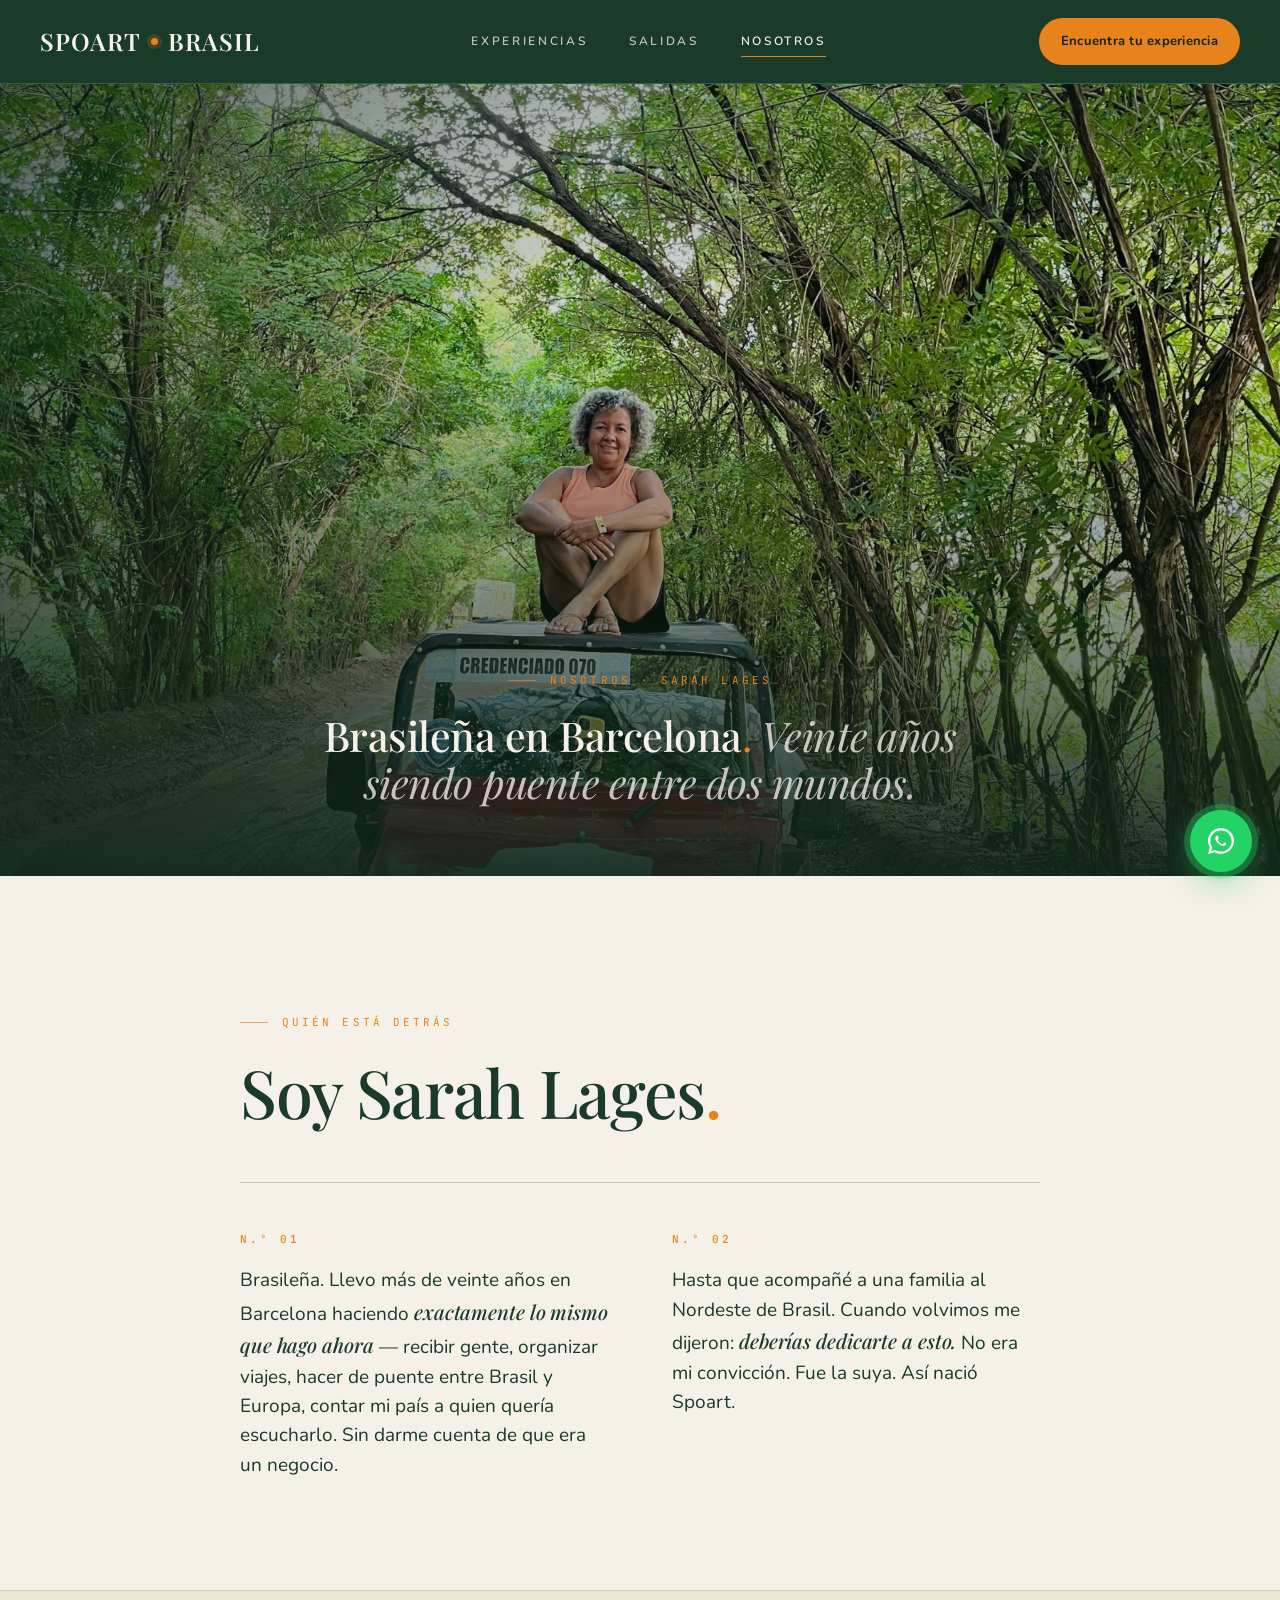
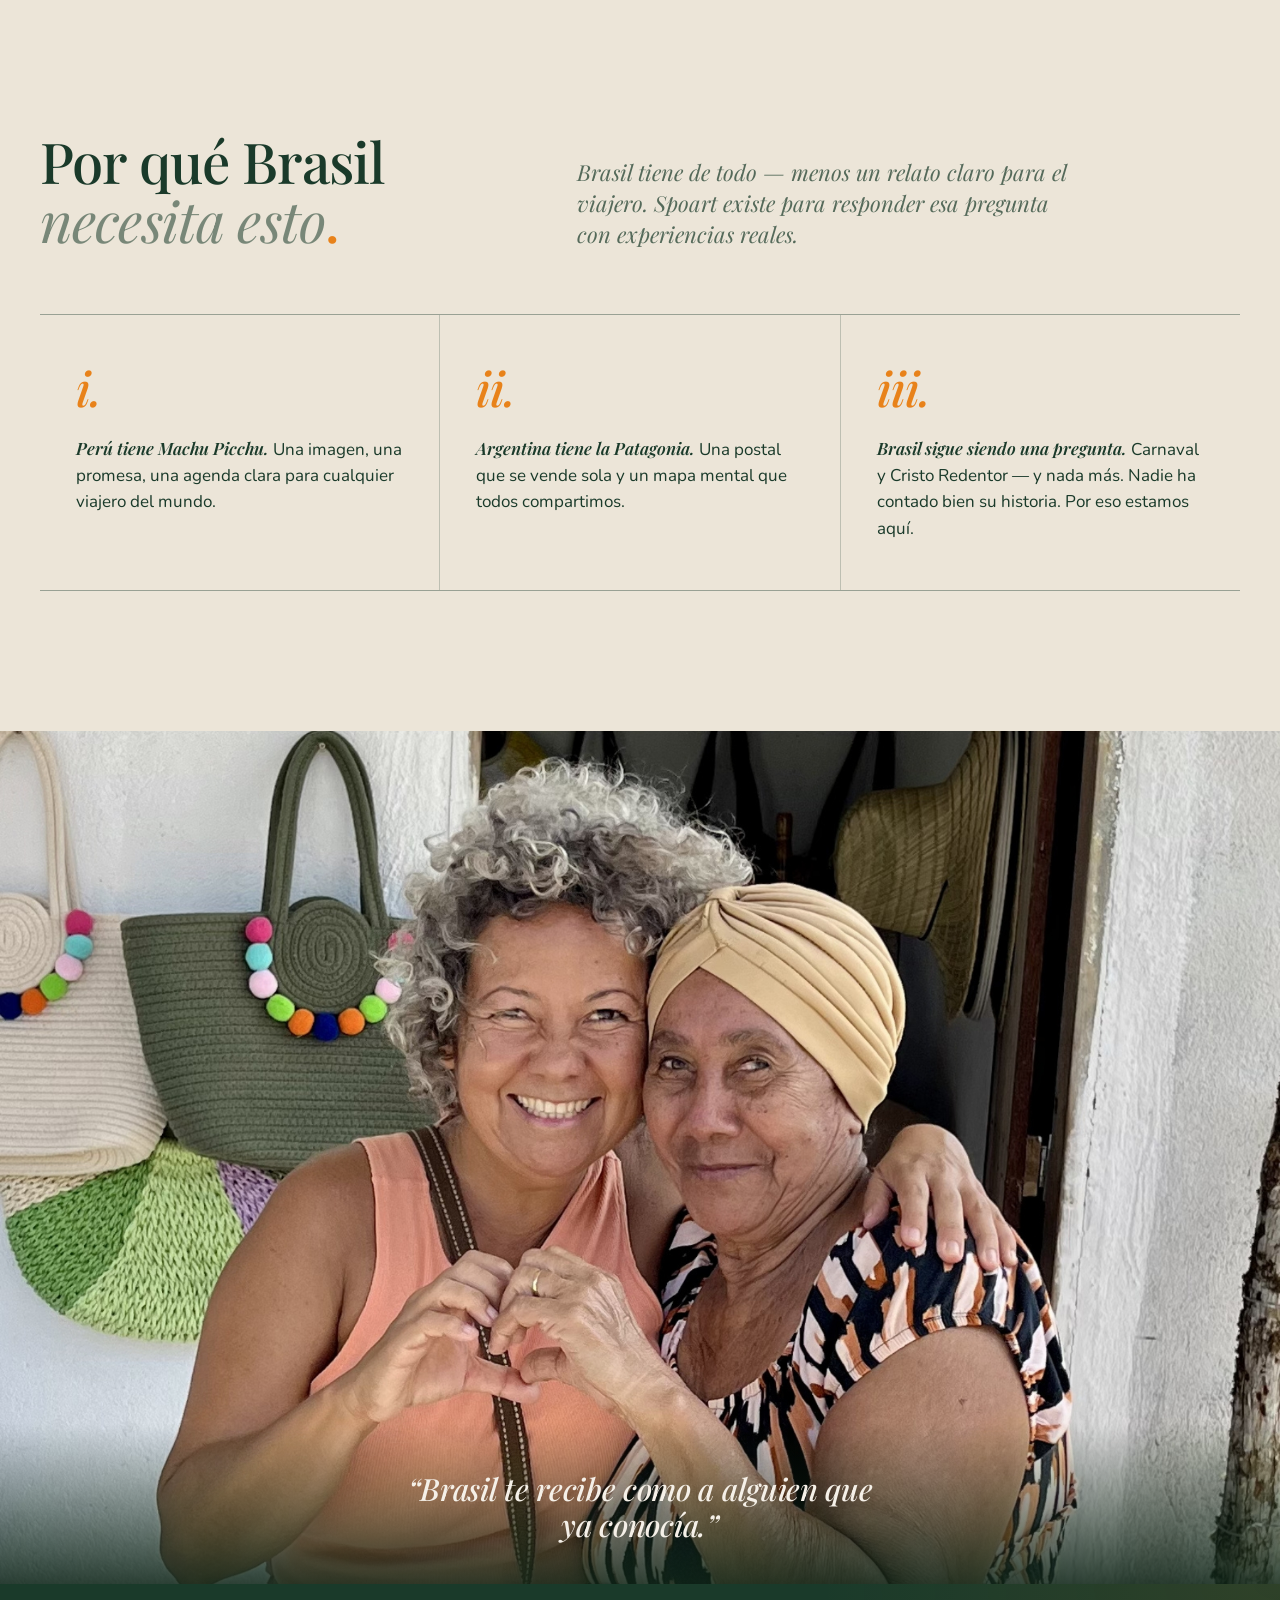
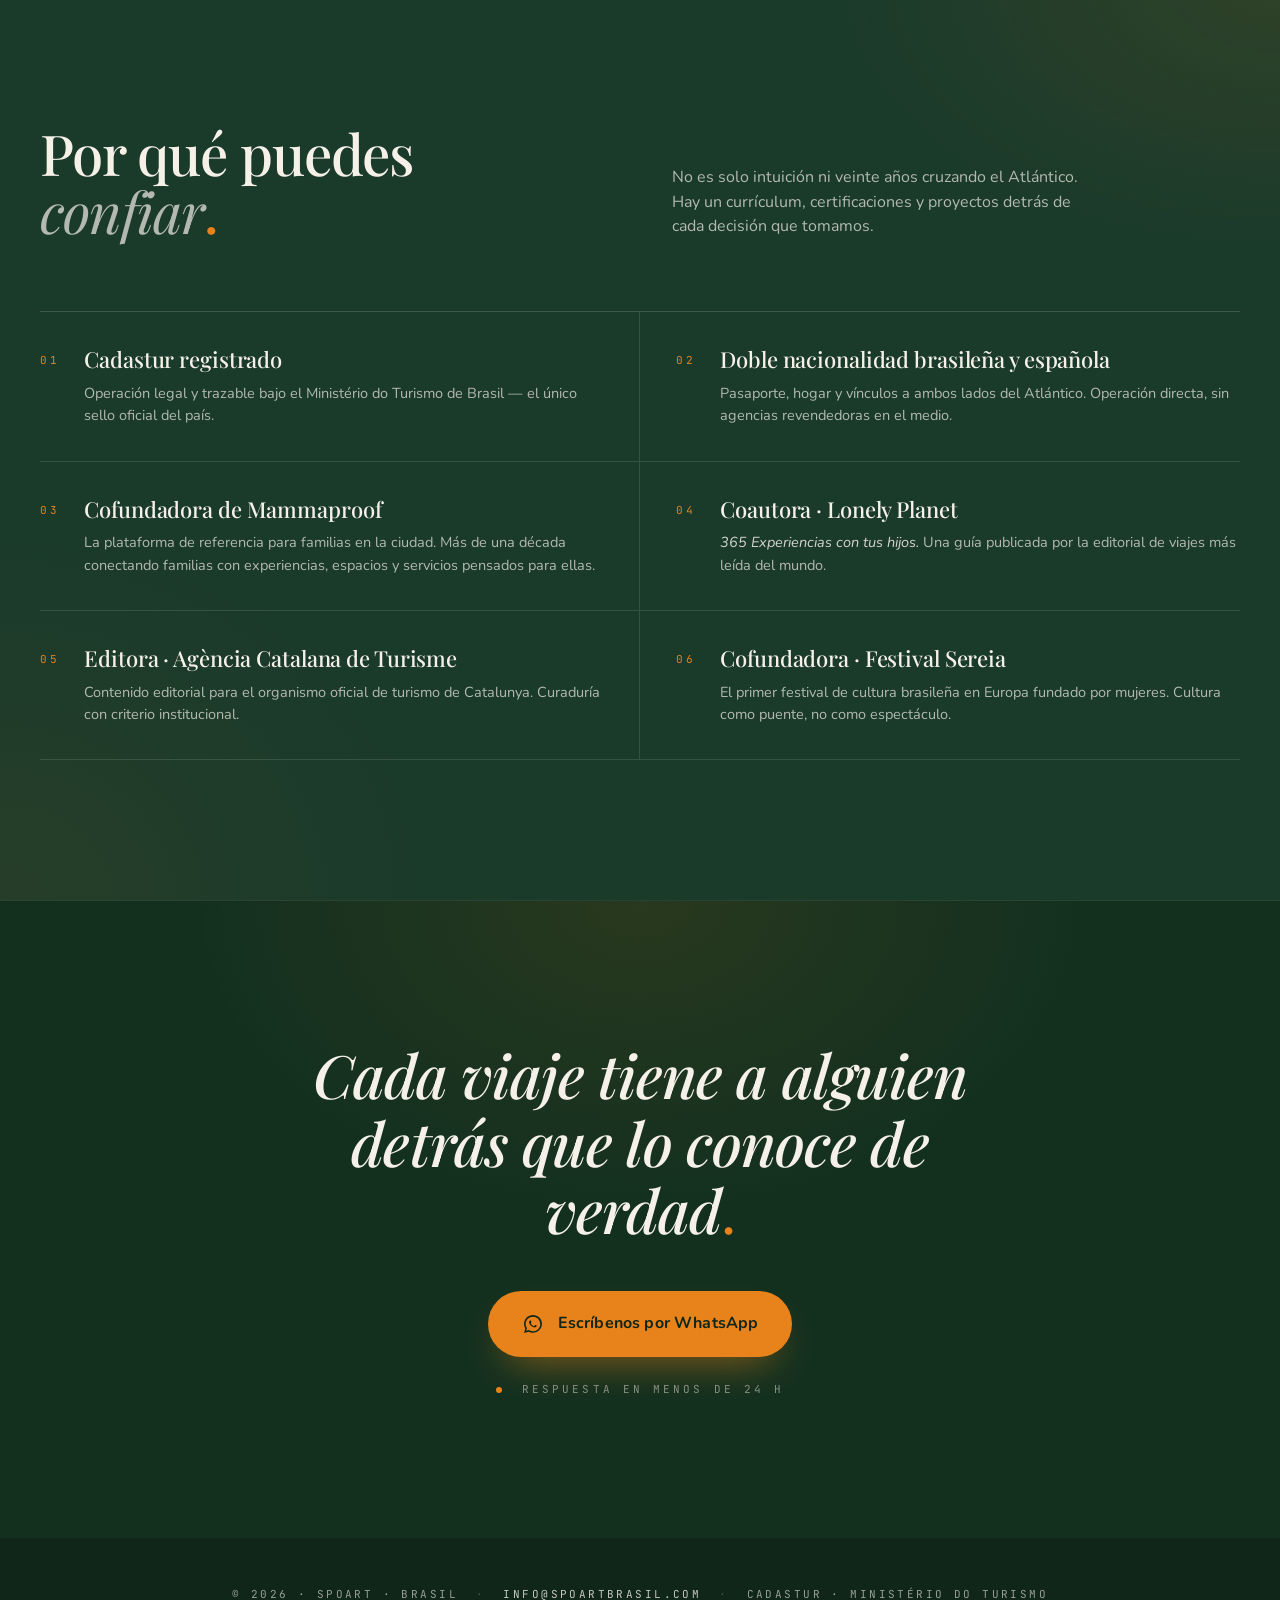
==== nosotros.html @ ec18ef27 "Add files via upload" ====
<!doctype html>
<html lang="es">
<head>
<meta charset="utf-8" />
<meta name="viewport" content="width=device-width,initial-scale=1" />
<title>Nosotros · SPOART·BRASIL — Sarah Lages</title>
<link rel="preconnect" href="https://fonts.googleapis.com">
<link rel="preconnect" href="https://fonts.gstatic.com" crossorigin>
<link href="https://fonts.googleapis.com/css2?family=Playfair+Display:ital,wght@0,400;0,500;0,600;0,700;1,400;1,500;1,600&family=Nunito:wght@300;400;500;600;700&family=JetBrains+Mono:wght@400;500&display=swap" rel="stylesheet">
<style>
  :root{
    --green:#1a3a2a;
    --green-2:#13301f;
    --green-3:#0f2618;
    --green-soft:#2b5440;
    --green-line:rgba(245,240,232,.16);
    --cream:#f5f0e8;
    --cream-2:#ece5d8;
    --cream-3:#e3dac8;
    --orange:#e8821a;
    --orange-hi:#f1932f;
    --ink:#1a3a2a;
    --ink-soft:rgba(26,58,42,.72);
    --ink-mute:rgba(26,58,42,.55);
    --hair:rgba(26,58,42,.12);
    --hair-strong:rgba(26,58,42,.22);
    --whats:#25D366;
  }
  *{box-sizing:border-box}
  html,body{margin:0;padding:0}
  body{
    font-family:"Nunito",system-ui,sans-serif;
    background:var(--cream);color:var(--ink);
    font-size:16px;line-height:1.6;font-weight:400;
    -webkit-font-smoothing:antialiased;text-rendering:optimizeLegibility;
  }
  a{color:inherit;text-decoration:none}
  button{font:inherit;color:inherit;background:none;border:none;cursor:pointer}
  img{display:block;max-width:100%}

  .serif{font-family:"Playfair Display",serif;font-weight:500;letter-spacing:-.012em}
  .mono{font-family:"JetBrains Mono",ui-monospace,monospace;font-size:11px;letter-spacing:.22em;text-transform:uppercase}
  .wrap{max-width:1280px;margin:0 auto;padding:0 40px}
  .narrow{max-width:880px;margin:0 auto;padding:0 40px}
  @media (max-width:760px){.wrap,.narrow{padding:0 22px}}

  /* ============ NAV (same as home) ============ */
  .nav{
    position:sticky;top:0;z-index:50;
    background:var(--green);color:var(--cream);
    border-bottom:1px solid var(--green-line);
  }
  .nav-inner{
    max-width:1440px;margin:0 auto;
    padding:18px 40px;
    display:grid;grid-template-columns:auto 1fr auto;align-items:center;gap:32px;
  }
  .logo{
    font-family:"Playfair Display",serif;
    font-size:24px;font-weight:600;letter-spacing:.04em;
    display:inline-flex;align-items:center;gap:10px;color:var(--cream);
  }
  .logo .dot{
    width:7px;height:7px;border-radius:50%;background:var(--orange);
    box-shadow:0 0 0 4px rgba(232,130,26,.18);
  }
  .nav-links{
    justify-self:center;
    display:flex;gap:42px;
    font-family:"Nunito",sans-serif;
    font-size:12px;font-weight:600;letter-spacing:.22em;text-transform:uppercase;
    color:rgba(245,240,232,.78);
  }
  .nav-links a{transition:.18s;position:relative;padding:6px 0}
  .nav-links a:hover,.nav-links a.is-active{color:var(--cream)}
  .nav-links a::after{
    content:"";position:absolute;left:0;right:0;bottom:0;height:1px;
    background:var(--orange);transform:scaleX(0);transform-origin:left;transition:.22s;
  }
  .nav-links a:hover::after,.nav-links a.is-active::after{transform:scaleX(1)}
  .btn-cta{
    display:inline-flex;align-items:center;gap:10px;
    background:var(--orange);color:var(--green-3);
    padding:13px 22px;border-radius:999px;
    font-family:"Nunito",sans-serif;
    font-size:13px;font-weight:700;letter-spacing:.02em;
    transition:.18s;
  }
  .btn-cta:hover{background:var(--orange-hi);transform:translateY(-1px)}
  .btn-cta.lg{padding:18px 32px;font-size:15px}
  @media (max-width:900px){.nav-inner{gap:16px}.nav-links{display:none}}

  /* ============ HERO ============ */
  .hero{
    position:relative;
    background:var(--green-3);
    color:var(--cream);
    overflow:hidden;isolation:isolate;
    min-height:88vh;display:flex;align-items:flex-end;
  }
  .hero-img{
    position:absolute;inset:0;z-index:-2;
    background:url("assets/sarah-buggy.jpg") center 35%/cover no-repeat;
  }
  .hero-img::after{
    content:"";position:absolute;inset:0;
    background:
      linear-gradient(180deg, rgba(15,38,24,.35) 0%, rgba(15,38,24,.15) 30%, rgba(15,38,24,.4) 60%, rgba(15,38,24,.92) 100%);
  }
  .hero-side-grad{
    position:absolute;inset:0;z-index:-1;pointer-events:none;
    background:linear-gradient(90deg, rgba(15,38,24,.55) 0%, transparent 45%);
  }
  .hero-inner{
    position:relative;width:100%;
    padding:60px 0 70px;
    text-align:center;
  }
  .hero-eye{
    display:inline-flex;align-items:center;gap:14px;
    font-family:"JetBrains Mono",monospace;
    font-size:11px;letter-spacing:.28em;text-transform:uppercase;
    color:var(--orange);margin-bottom:22px;
  }
  .hero-eye .l{width:28px;height:1px;background:var(--orange);opacity:.7}
  h1.hero-title{
    font-family:"Playfair Display",serif;
    font-weight:500;
    font-size:clamp(26px,3.2vw,46px);
    line-height:1.15;letter-spacing:-.012em;
    margin:0 auto;max-width:30ch;
  }
  h1.hero-title em{font-style:italic;color:rgba(245,240,232,.78);font-weight:400}
  h1.hero-title .accent{color:var(--orange);font-style:normal;font-weight:400}

  /* ============ PRESENTACIÓN ============ */
  .intro{
    background:var(--cream);
    padding:130px 0 110px;
  }
  .intro-eye{
    font-family:"JetBrains Mono",monospace;
    font-size:11px;letter-spacing:.28em;text-transform:uppercase;
    color:var(--orange);margin-bottom:28px;
    display:inline-flex;align-items:center;gap:14px;
  }
  .intro-eye .l{width:28px;height:1px;background:var(--orange);opacity:.7}
  .intro h2{
    font-family:"Playfair Display",serif;font-weight:500;
    font-size:clamp(40px,5.2vw,76px);
    letter-spacing:-.02em;line-height:1.0;
    margin:0 0 56px;color:var(--green);
  }
  .intro h2 em{font-style:italic;color:var(--ink-mute);font-weight:400}
  .intro h2 .dot{color:var(--orange);font-style:normal}
  .intro-grid{
    display:grid;grid-template-columns:1fr 1fr;gap:64px;
    align-items:start;
    border-top:1px solid var(--hair-strong);padding-top:48px;
  }
  @media (max-width:780px){.intro-grid{grid-template-columns:1fr;gap:36px}}
  .intro-block .num{
    font-family:"JetBrains Mono",monospace;
    font-size:11px;letter-spacing:.28em;color:var(--orange);font-weight:500;
    margin-bottom:18px;display:block;
  }
  .intro-block p{
    font-size:19px;line-height:1.55;color:var(--ink);
    margin:0;
  }
  .intro-block p .em{
    font-family:"Playfair Display",serif;font-style:italic;font-weight:500;
    color:var(--green);font-size:1.06em;letter-spacing:-.005em;
  }

  /* ============ POR QUÉ BRASIL ============ */
  .porque{
    background:var(--cream-2);
    padding:140px 0;border-top:1px solid var(--hair);
  }
  .porque-head{
    display:grid;grid-template-columns:1fr 1.4fr;gap:64px;
    align-items:end;margin-bottom:64px;
  }
  @media (max-width:860px){.porque-head{grid-template-columns:1fr;gap:24px}}
  .porque-head h2{
    font-family:"Playfair Display",serif;font-weight:500;
    font-size:clamp(36px,4.4vw,60px);letter-spacing:-.015em;line-height:1.05;
    margin:0;color:var(--green);
  }
  .porque-head h2 em{font-style:italic;color:var(--ink-mute);font-weight:400}
  .porque-head h2 .dot{color:var(--orange);font-style:normal}
  .porque-head .lede{
    font-family:"Playfair Display",serif;font-style:italic;font-weight:400;
    font-size:22px;color:var(--ink-soft);margin:0;line-height:1.4;
    max-width:42ch;
  }
  .porque-grid{
    display:grid;grid-template-columns:repeat(3,1fr);gap:1px;
    background:var(--hair-strong);
    border-top:1px solid var(--hair-strong);
    border-bottom:1px solid var(--hair-strong);
  }
  @media (max-width:860px){.porque-grid{grid-template-columns:1fr}}
  .arg{
    background:var(--cream-2);padding:48px 36px;
    display:flex;flex-direction:column;gap:18px;
    position:relative;
  }
  .arg-num{
    font-family:"Playfair Display",serif;font-style:italic;font-weight:500;
    font-size:48px;color:var(--orange);letter-spacing:-.02em;
    line-height:1;margin-bottom:6px;
  }
  .arg p{
    font-size:17px;line-height:1.55;color:var(--ink);margin:0;
  }
  .arg p b{
    font-family:"Playfair Display",serif;font-weight:600;font-style:italic;
    color:var(--green);
  }

  /* ============ FOTO HORIZONTAL (full bleed) ============ */
  .photo-band{
    background:var(--cream);
    padding:0;margin:0;
  }
  .photo{
    position:relative;width:100%;margin:0;
    overflow:hidden;background:var(--green-3);
    display:block;
  }
  .photo img{
    width:100%;height:auto;display:block;
  }
  .photo .caption{
    position:absolute;left:0;right:0;bottom:0;
    padding:48px 40px 40px;
    background:linear-gradient(180deg, transparent 0%, rgba(15,38,24,.85) 100%);
    color:var(--cream);text-align:center;
  }
  .photo .caption q{
    quotes:none;
    font-family:"Playfair Display",serif;font-style:italic;font-weight:500;
    font-size:clamp(20px,2.4vw,32px);
    line-height:1.2;letter-spacing:-.01em;
    color:var(--cream);display:block;max-width:26ch;margin:0 auto;
  }
  .photo .caption q::before{content:"\201C"}
  .photo .caption q::after{content:"\201D"}
  @media (max-width:680px){
    .photo .caption{padding:32px 22px 22px}
  }

  /* ============ CREDENCIALES ============ */
  .creds{
    background:var(--green);color:var(--cream);
    padding:140px 0;position:relative;overflow:hidden;
  }
  .creds::before{
    content:"";position:absolute;inset:0;pointer-events:none;
    background:
      radial-gradient(60% 50% at 100% 0%, rgba(232,130,26,.10), transparent 60%),
      radial-gradient(50% 60% at 0% 100%, rgba(232,130,26,.06), transparent 70%);
  }
  .creds-head{position:relative;display:grid;grid-template-columns:1fr 1fr;gap:64px;align-items:end;margin-bottom:72px}
  @media (max-width:860px){.creds-head{grid-template-columns:1fr;gap:24px}}
  .creds-head h2{
    font-family:"Playfair Display",serif;font-weight:500;
    font-size:clamp(36px,4.4vw,62px);letter-spacing:-.02em;line-height:1.02;
    margin:0;color:var(--cream);max-width:14ch;
  }
  .creds-head h2 em{font-style:italic;color:rgba(245,240,232,.7);font-weight:400}
  .creds-head h2 .dot{color:var(--orange);font-style:normal}
  .creds-head .sub{
    font-size:16px;color:rgba(245,240,232,.7);max-width:42ch;margin:0;line-height:1.55;
  }
  .creds-grid{
    position:relative;
    display:grid;grid-template-columns:1fr 1fr;
    gap:0;
    border-top:1px solid rgba(245,240,232,.16);
  }
  @media (max-width:780px){.creds-grid{grid-template-columns:1fr}}
  .cred{
    display:grid;grid-template-columns:auto 1fr;gap:24px;
    padding:34px 0;
    border-bottom:1px solid rgba(245,240,232,.12);
    align-items:start;
  }
  .creds-grid > .cred:nth-child(odd){padding-right:36px;border-right:1px solid rgba(245,240,232,.12)}
  .creds-grid > .cred:nth-child(even){padding-left:36px}
  @media (max-width:780px){
    .creds-grid > .cred:nth-child(odd){padding-right:0;border-right:0}
    .creds-grid > .cred:nth-child(even){padding-left:0}
  }
  .cred-num{
    font-family:"JetBrains Mono",monospace;
    font-size:11px;letter-spacing:.28em;
    color:var(--orange);
    margin-top:6px;
  }
  .cred h3{
    font-family:"Playfair Display",serif;font-weight:500;
    font-size:22px;color:var(--cream);margin:0 0 8px;line-height:1.25;letter-spacing:-.005em;
  }
  .cred p{
    color:rgba(245,240,232,.7);font-size:14.5px;line-height:1.55;margin:0;
  }
  .cred p em{color:rgba(245,240,232,.85);font-style:italic}

  /* ============ CTA FINAL ============ */
  .cta-final{
    background:var(--green-2);color:var(--cream);
    padding:140px 0;position:relative;overflow:hidden;text-align:center;
    border-top:1px solid rgba(245,240,232,.10);
  }
  .cta-final::before{
    content:"";position:absolute;inset:0;pointer-events:none;
    background:
      radial-gradient(50% 70% at 50% 0%, rgba(232,130,26,.10), transparent 70%);
  }
  .cta-final h2{
    position:relative;
    font-family:"Playfair Display",serif;font-weight:500;font-style:italic;
    font-size:clamp(34px,4.8vw,60px);letter-spacing:-.015em;line-height:1.12;
    margin:0 auto 48px;max-width:22ch;color:var(--cream);
  }
  .cta-final h2 .accent{color:var(--orange);font-style:normal;font-weight:400}
  .btn-whats{
    position:relative;
    display:inline-flex;align-items:center;gap:14px;
    background:var(--orange);color:var(--green-3);
    padding:20px 34px;border-radius:999px;
    font-family:"Nunito",sans-serif;font-size:16px;font-weight:700;letter-spacing:.01em;
    transition:.22s;white-space:nowrap;
    box-shadow:0 18px 40px -18px rgba(232,130,26,.7);
  }
  .btn-whats:hover{background:var(--orange-hi);transform:translateY(-2px);box-shadow:0 24px 48px -18px rgba(232,130,26,.8)}
  .btn-whats .ic{
    width:22px;height:22px;
    display:inline-flex;align-items:center;justify-content:center;
  }
  .cta-final .small{
    position:relative;
    margin-top:24px;
    font-family:"JetBrains Mono",monospace;
    font-size:11px;letter-spacing:.28em;text-transform:uppercase;
    color:rgba(245,240,232,.5);
  }
  .cta-final .small .pip{display:inline-block;width:6px;height:6px;border-radius:50%;background:var(--orange);margin-right:10px;vertical-align:middle;animation:pulse 2.2s ease-in-out infinite}
  @keyframes pulse{0%,100%{opacity:.45}50%{opacity:1}}

  /* ============ FOOTER (compact) ============ */
  .foot{
    background:var(--green-3);color:rgba(245,240,232,.6);
    padding:48px 0;text-align:center;
    font-family:"JetBrains Mono",monospace;
    font-size:11px;letter-spacing:.22em;text-transform:uppercase;
  }
  .foot a{color:rgba(245,240,232,.8);transition:.18s}
  .foot a:hover{color:var(--orange)}
  .foot .row{display:flex;gap:18px;justify-content:center;align-items:center;flex-wrap:wrap}
  .foot .sep{opacity:.4}

  /* ============ WHATSAPP FLOATING ============ */
  .whats{
    position:fixed;right:28px;bottom:28px;z-index:80;
    width:62px;height:62px;border-radius:50%;
    background:var(--whats);color:#fff;
    display:flex;align-items:center;justify-content:center;
    box-shadow:0 10px 30px rgba(37,211,102,.4), 0 4px 10px rgba(0,0,0,.18);
    transition:.22s;
  }
  .whats:hover{transform:scale(1.06)}
  .whats svg{width:32px;height:32px}
  .whats::before{
    content:"";position:absolute;inset:-6px;border-radius:50%;
    background:var(--whats);opacity:.32;z-index:-1;
    animation:whatsPulse 2.2s ease-out infinite;
  }
  @keyframes whatsPulse{0%{transform:scale(1);opacity:.32}100%{transform:scale(1.4);opacity:0}}
  @media (max-width:600px){
    .whats{right:18px;bottom:18px;width:56px;height:56px}
    .whats svg{width:28px;height:28px}
  }
</style>
</head>
<body>

<!-- ====== NAV ====== -->
<nav class="nav" data-screen-label="Nav">
  <div class="nav-inner">
    <a class="logo" href="Spoart Brasil - Home.html" aria-label="SPOART·BRASIL">
      SPOART <span class="dot" aria-hidden="true"></span> BRASIL
    </a>
    <div class="nav-links">
      <a href="Spoart Brasil - Home.html#spoart">Experiencias</a>
      <a href="Spoart Brasil - Salidas.html">Salidas</a>
      <a href="#" class="is-active">Nosotros</a>
    </div>
    <a class="btn-cta" href="#cta-final">Encuentra tu experiencia</a>
  </div>
</nav>

<!-- ====== HERO ====== -->
<header class="hero" data-screen-label="Hero">
  <div class="hero-img" aria-hidden="true"></div>
  <div class="hero-side-grad" aria-hidden="true"></div>
  <div class="wrap hero-inner">
    <div class="hero-eye">
      <span class="l"></span>
      Nosotros · Sarah Lages
    </div>
    <h1 class="hero-title">
      Brasileña en Barcelona<span class="accent">.</span> <em>Veinte años siendo puente entre dos mundos.</em>
    </h1>
  </div>
</header>

<!-- ====== PRESENTACIÓN ====== -->
<section class="intro" data-screen-label="Presentación">
  <div class="narrow">
    <div class="intro-eye"><span class="l"></span> Quién está detrás</div>
    <h2>Soy Sarah Lages<span class="dot">.</span></h2>
    <div class="intro-grid">
      <div class="intro-block">
        <span class="num">N.º 01</span>
        <p>Brasileña. Llevo más de veinte años en Barcelona haciendo <span class="em">exactamente lo mismo que hago ahora</span> — recibir gente, organizar viajes, hacer de puente entre Brasil y Europa, contar mi país a quien quería escucharlo. Sin darme cuenta de que era un negocio.</p>
      </div>
      <div class="intro-block">
        <span class="num">N.º 02</span>
        <p>Hasta que acompañé a una familia al Nordeste de Brasil. Cuando volvimos me dijeron: <span class="em">deberías dedicarte a esto.</span> No era mi convicción. Fue la suya. Así nació Spoart.</p>
      </div>
    </div>
  </div>
</section>

<!-- ====== POR QUÉ BRASIL ====== -->
<section class="porque" data-screen-label="Por qué Brasil">
  <div class="wrap">
    <div class="porque-head">
      <h2>Por qué Brasil <em>necesita esto</em><span class="dot">.</span></h2>
      <p class="lede">Brasil tiene de todo — menos un relato claro para el viajero. Spoart existe para responder esa pregunta con experiencias reales.</p>
    </div>

    <div class="porque-grid">
      <div class="arg">
        <span class="arg-num">i.</span>
        <p><b>Perú tiene Machu Picchu.</b> Una imagen, una promesa, una agenda clara para cualquier viajero del mundo.</p>
      </div>
      <div class="arg">
        <span class="arg-num">ii.</span>
        <p><b>Argentina tiene la Patagonia.</b> Una postal que se vende sola y un mapa mental que todos compartimos.</p>
      </div>
      <div class="arg">
        <span class="arg-num">iii.</span>
        <p><b>Brasil sigue siendo una pregunta.</b> Carnaval y Cristo Redentor — y nada más. Nadie ha contado bien su historia. Por eso estamos aquí.</p>
      </div>
    </div>
  </div>
</section>

<!-- ====== FOTO HORIZONTAL ====== -->
<section class="photo-band" data-screen-label="Foto Brasil te recibe">
  <figure class="photo">
    <img src="assets/sarah-abuela.jpg" alt="Sarah abrazada a una señora brasileña mayor" />
    <figcaption class="caption">
      <q>Brasil te recibe como a alguien que ya conocía.</q>
    </figcaption>
  </figure>
</section>

<!-- ====== CREDENCIALES ====== -->
<section class="creds" data-screen-label="Credenciales">
  <div class="wrap">
    <div class="creds-head">
      <h2>Por qué puedes <em>confiar</em><span class="dot">.</span></h2>
      <p class="sub">No es solo intuición ni veinte años cruzando el Atlántico. Hay un currículum, certificaciones y proyectos detrás de cada decisión que tomamos.</p>
    </div>

    <div class="creds-grid">
      <div class="cred">
        <span class="cred-num">01</span>
        <div>
          <h3>Cadastur registrado</h3>
          <p>Operación legal y trazable bajo el Ministério do Turismo de Brasil — el único sello oficial del país.</p>
        </div>
      </div>
      <div class="cred">
        <span class="cred-num">02</span>
        <div>
          <h3>Doble nacionalidad brasileña y española</h3>
          <p>Pasaporte, hogar y vínculos a ambos lados del Atlántico. Operación directa, sin agencias revendedoras en el medio.</p>
        </div>
      </div>
      <div class="cred">
        <span class="cred-num">03</span>
        <div>
          <h3>Cofundadora de Mammaproof</h3>
          <p>La plataforma de referencia para familias en la ciudad. Más de una década conectando familias con experiencias, espacios y servicios pensados para ellas.</p>
        </div>
      </div>
      <div class="cred">
        <span class="cred-num">04</span>
        <div>
          <h3>Coautora · Lonely Planet</h3>
          <p><em>365 Experiencias con tus hijos.</em> Una guía publicada por la editorial de viajes más leída del mundo.</p>
        </div>
      </div>
      <div class="cred">
        <span class="cred-num">05</span>
        <div>
          <h3>Editora · Agència Catalana de Turisme</h3>
          <p>Contenido editorial para el organismo oficial de turismo de Catalunya. Curaduría con criterio institucional.</p>
        </div>
      </div>
      <div class="cred">
        <span class="cred-num">06</span>
        <div>
          <h3>Cofundadora · Festival Sereia</h3>
          <p>El primer festival de cultura brasileña en Europa fundado por mujeres. Cultura como puente, no como espectáculo.</p>
        </div>
      </div>
    </div>
  </div>
</section>

<!-- ====== CTA FINAL ====== -->
<section class="cta-final" id="cta-final" data-screen-label="CTA Final">
  <div class="narrow">
    <h2>Cada viaje tiene a alguien detrás que <em>lo conoce de verdad</em><span class="accent">.</span></h2>
    <a class="btn-whats" href="#" aria-label="Escríbenos por WhatsApp">
      <span class="ic" aria-hidden="true">
        <svg viewBox="0 0 32 32" fill="currentColor" width="22" height="22">
          <path d="M16 3C8.8 3 3 8.8 3 16c0 2.3.6 4.5 1.8 6.5L3 29l6.7-1.8c1.9 1 4.1 1.6 6.3 1.6 7.2 0 13-5.8 13-13S23.2 3 16 3zm0 23.6c-2 0-3.9-.5-5.5-1.5l-.4-.2-4 1 1.1-3.9-.3-.4a10.6 10.6 0 01-1.6-5.6c0-5.9 4.8-10.6 10.7-10.6S26.6 10.1 26.6 16 21.9 26.6 16 26.6zm5.8-8c-.3-.2-1.9-.9-2.2-1-.3-.1-.5-.2-.7.2s-.8 1-1 1.2c-.2.2-.4.2-.7.1-.3-.2-1.4-.5-2.6-1.6-1-.9-1.6-2-1.8-2.3-.2-.3 0-.5.1-.7l.5-.6c.2-.2.2-.3.3-.5.1-.2 0-.4 0-.5l-.7-1.7c-.2-.4-.4-.4-.6-.4h-.5c-.2 0-.5.1-.7.4-.2.3-.9.9-.9 2.2s.9 2.6 1.1 2.8c.1.2 1.9 2.9 4.6 4 .6.3 1.1.4 1.5.6.6.2 1.2.2 1.7.1.5-.1 1.6-.7 1.8-1.3.2-.6.2-1.1.2-1.2-.1-.2-.3-.2-.6-.4z"/>
        </svg>
      </span>
      Escríbenos por WhatsApp
    </a>
    <div class="small"><span class="pip"></span> Respuesta en menos de 24 h</div>
  </div>
</section>

<!-- ====== FOOTER ====== -->
<footer class="foot" data-screen-label="Footer">
  <div class="row">
    <span>© 2026 · SPOART · BRASIL</span>
    <span class="sep">·</span>
    <a href="mailto:info@spoartbrasil.com">info@spoartbrasil.com</a>
    <span class="sep">·</span>
    <span>Cadastur · Ministério do Turismo</span>
  </div>
</footer>

<!-- ====== WHATSAPP FLOATING ====== -->
<a class="whats" href="#" aria-label="WhatsApp">
  <svg viewBox="0 0 32 32" fill="currentColor" aria-hidden="true">
    <path d="M16 3C8.8 3 3 8.8 3 16c0 2.3.6 4.5 1.8 6.5L3 29l6.7-1.8c1.9 1 4.1 1.6 6.3 1.6 7.2 0 13-5.8 13-13S23.2 3 16 3zm0 23.6c-2 0-3.9-.5-5.5-1.5l-.4-.2-4 1 1.1-3.9-.3-.4a10.6 10.6 0 01-1.6-5.6c0-5.9 4.8-10.6 10.7-10.6S26.6 10.1 26.6 16 21.9 26.6 16 26.6zm5.8-8c-.3-.2-1.9-.9-2.2-1-.3-.1-.5-.2-.7.2s-.8 1-1 1.2c-.2.2-.4.2-.7.1-.3-.2-1.4-.5-2.6-1.6-1-.9-1.6-2-1.8-2.3-.2-.3 0-.5.1-.7l.5-.6c.2-.2.2-.3.3-.5.1-.2 0-.4 0-.5l-.7-1.7c-.2-.4-.4-.4-.6-.4h-.5c-.2 0-.5.1-.7.4-.2.3-.9.9-.9 2.2s.9 2.6 1.1 2.8c.1.2 1.9 2.9 4.6 4 .6.3 1.1.4 1.5.6.6.2 1.2.2 1.7.1.5-.1 1.6-.7 1.8-1.3.2-.6.2-1.1.2-1.2-.1-.2-.3-.2-.6-.4z"/>
  </svg>
</a>

</body>
</html>
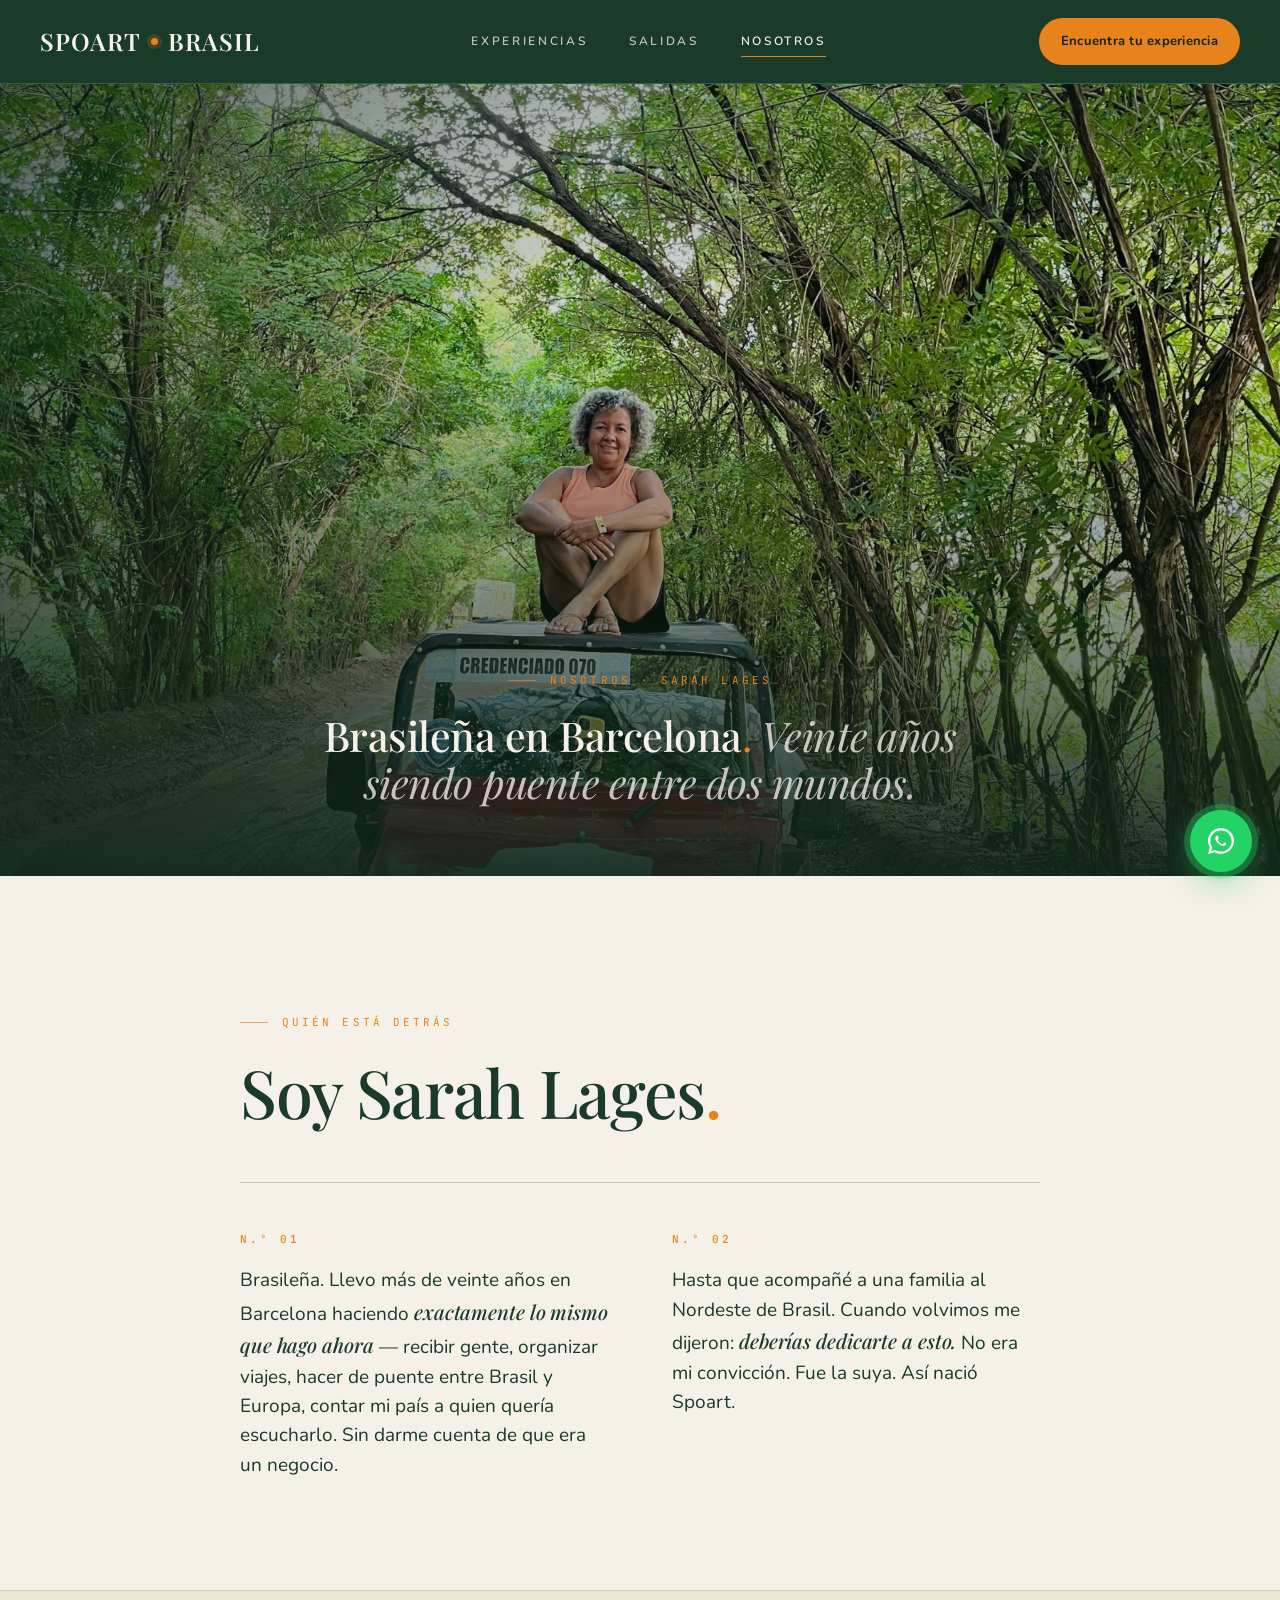
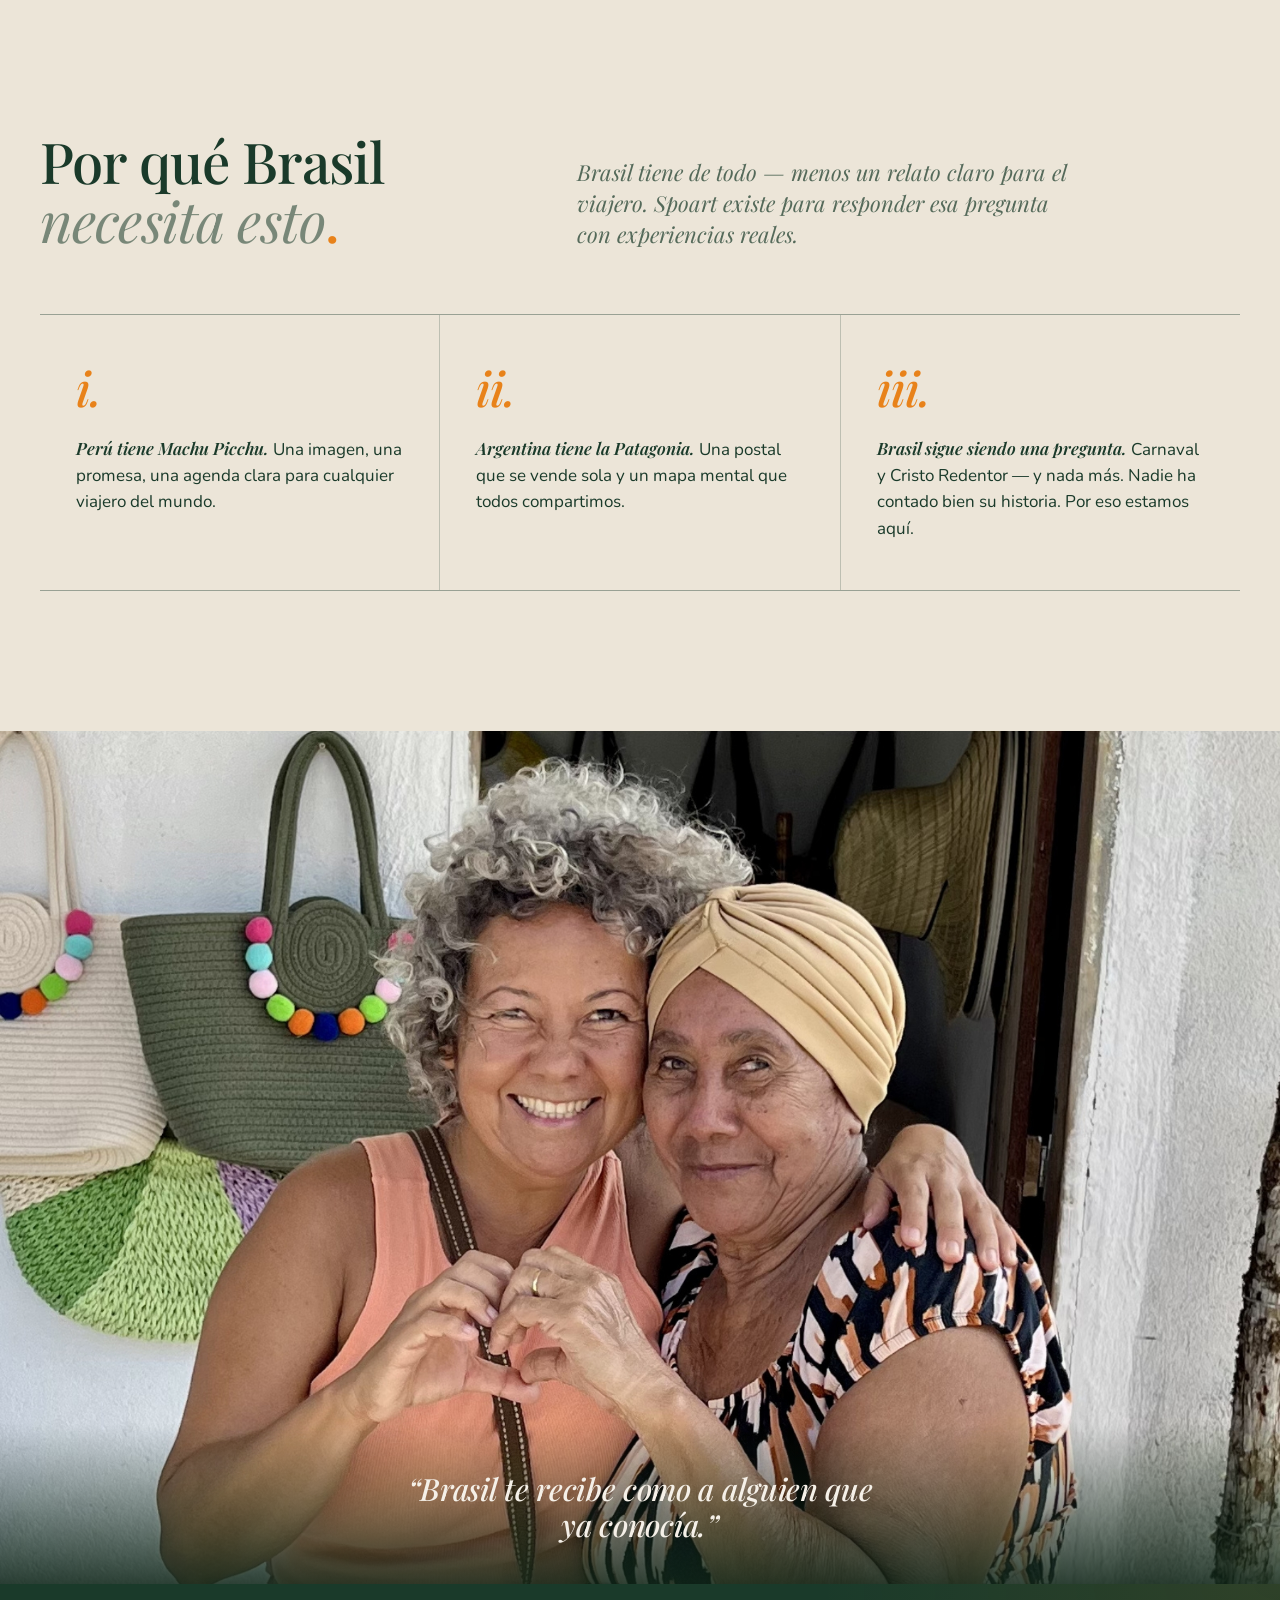
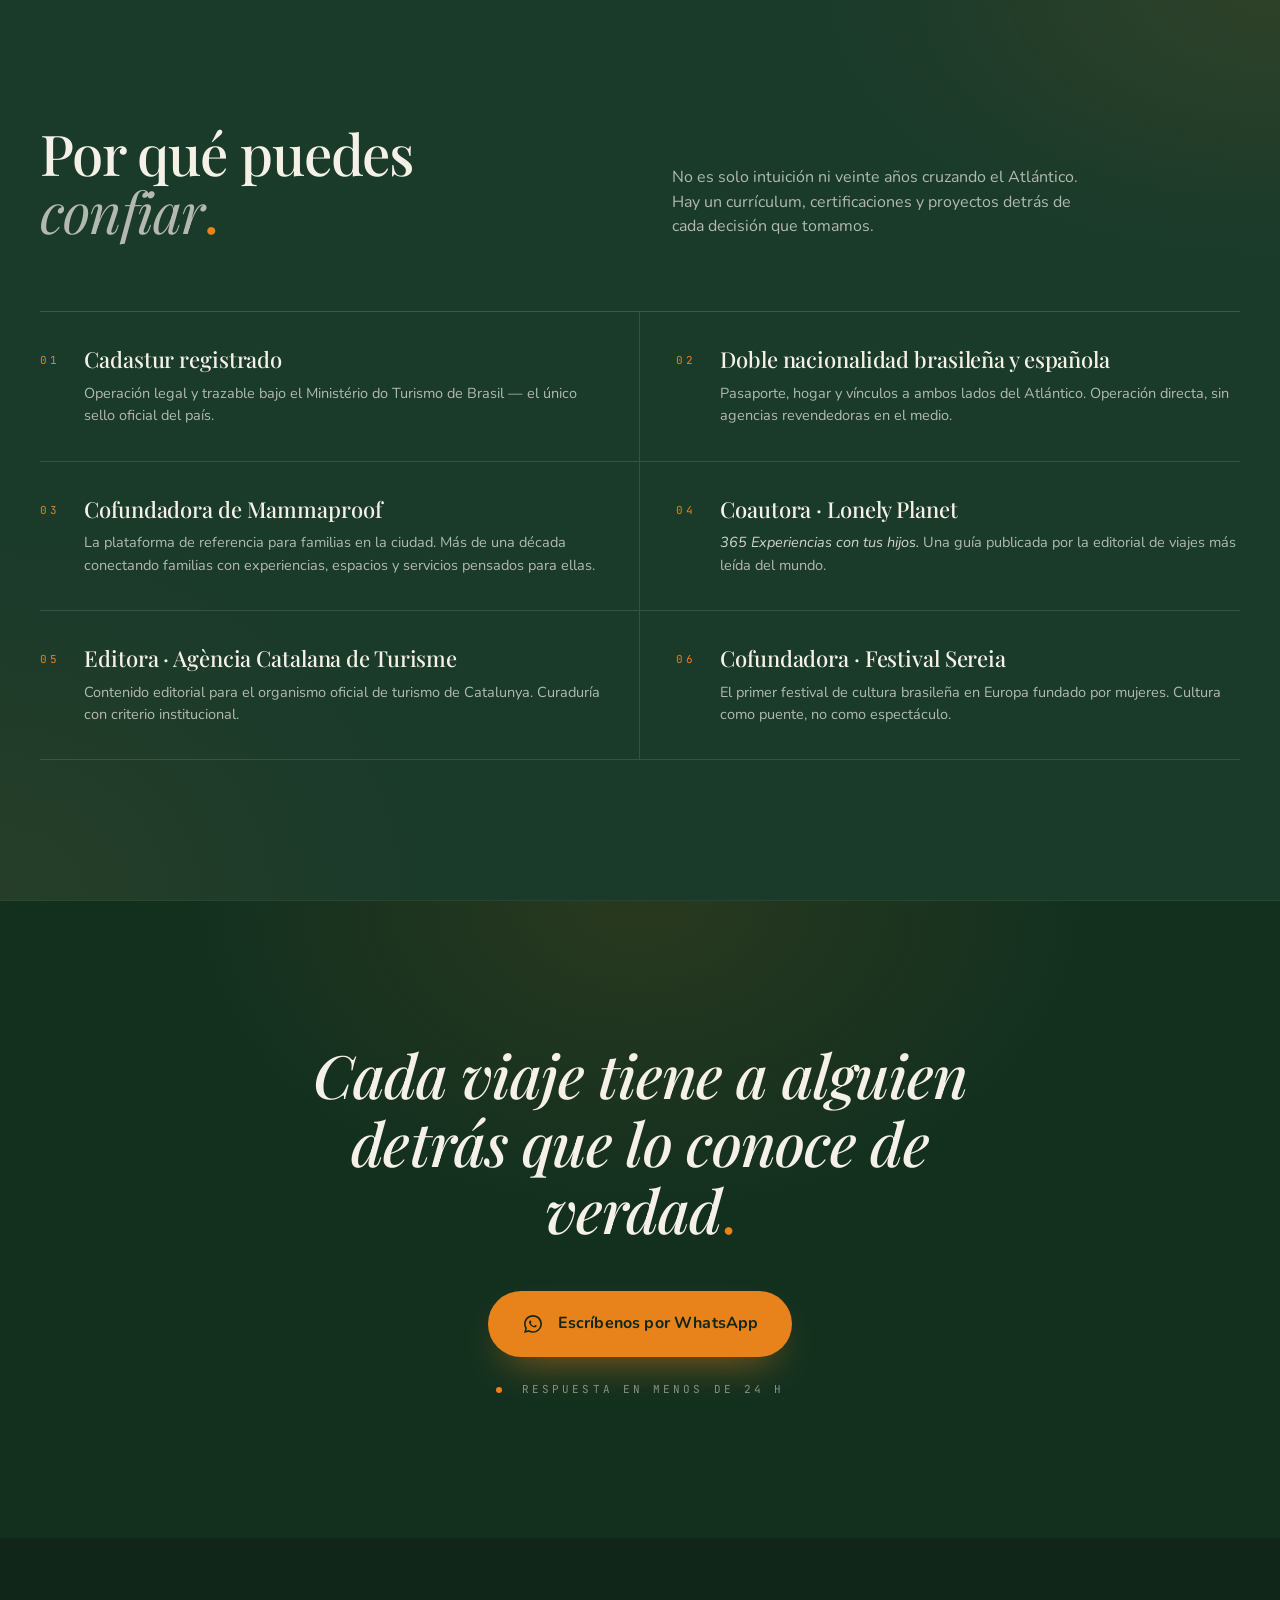
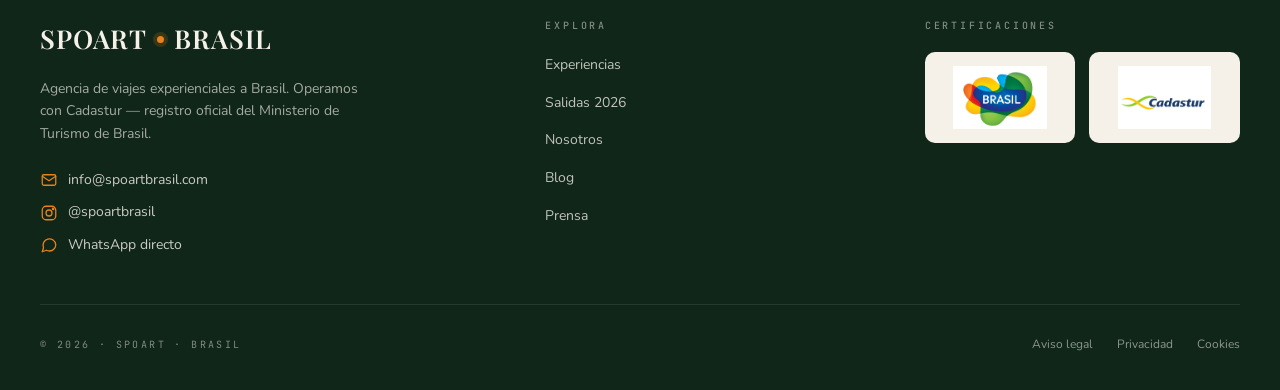
==== commit 7f6cc7e3: "Add files via upload Actualizar home, salidas y nosotros: nueva fecha 20 Ago, foto kitesurf, footer " ====
--- a/nosotros.html
+++ b/nosotros.html
@@ -351,17 +351,65 @@
   .cta-final .small .pip{display:inline-block;width:6px;height:6px;border-radius:50%;background:var(--orange);margin-right:10px;vertical-align:middle;animation:pulse 2.2s ease-in-out infinite}
   @keyframes pulse{0%,100%{opacity:.45}50%{opacity:1}}
 
-  /* ============ FOOTER (compact) ============ */
+
+  /* ============ FOOTER ============ */
   .foot{
-    background:var(--green-3);color:rgba(245,240,232,.6);
-    padding:48px 0;text-align:center;
+    background:var(--green-3);color:rgba(245,240,232,.7);
+    padding:80px 0 36px;
+  }
+  .foot-grid{
+    display:grid;grid-template-columns:1.4fr 1fr 1fr;gap:64px;
+    padding-bottom:48px;border-bottom:1px solid rgba(245,240,232,.10);
+  }
+  @media (max-width:860px){.foot-grid{grid-template-columns:1fr;gap:36px}}
+  .foot .logo{margin-bottom:18px;font-size:26px}
+  .foot p.desc{
+    font-size:14px;line-height:1.6;color:rgba(245,240,232,.66);
+    max-width:42ch;margin:0 0 24px;
+  }
+  .foot .contact{
+    display:flex;flex-direction:column;gap:10px;
+    font-size:14px;
+  }
+  .foot .contact a{
+    display:inline-flex;align-items:center;gap:10px;
+    color:rgba(245,240,232,.82);transition:.18s;
+  }
+  .foot .contact a:hover{color:var(--orange)}
+  .foot .contact .ic{
+    width:18px;height:18px;color:var(--orange);
+  }
+  .foot h4{
     font-family:"JetBrains Mono",monospace;
-    font-size:11px;letter-spacing:.22em;text-transform:uppercase;
-  }
-  .foot a{color:rgba(245,240,232,.8);transition:.18s}
-  .foot a:hover{color:var(--orange)}
-  .foot .row{display:flex;gap:18px;justify-content:center;align-items:center;flex-wrap:wrap}
-  .foot .sep{opacity:.4}
+    font-size:10px;letter-spacing:.28em;text-transform:uppercase;
+    color:rgba(245,240,232,.5);
+    margin:0 0 18px;font-weight:500;
+  }
+  .foot ul{list-style:none;padding:0;margin:0;display:flex;flex-direction:column;gap:12px}
+  .foot ul a{font-size:14px;color:rgba(245,240,232,.78);transition:.18s}
+  .foot ul a:hover{color:var(--orange)}
+  .badges{
+    display:grid;grid-template-columns:1fr 1fr;gap:14px;
+    margin-top:6px;
+  }
+  .badge{
+    background:var(--cream);border-radius:10px;
+    padding:14px 16px;
+    display:flex;align-items:center;justify-content:center;
+    aspect-ratio:5/3;overflow:hidden;
+  }
+  .badge img{
+    max-width:100%;max-height:100%;width:auto;height:auto;
+    object-fit:contain;display:block;
+  }
+  .foot-bottom{
+    padding-top:30px;display:flex;justify-content:space-between;align-items:center;gap:18px;
+    font-size:12px;color:rgba(245,240,232,.5);flex-wrap:wrap;
+  }
+  .foot-bottom .legal{display:flex;gap:24px}
+  .foot-bottom .legal a{color:rgba(245,240,232,.55);transition:.18s}
+  .foot-bottom .legal a:hover{color:var(--orange)}
+  .foot-bottom .mark{font-family:"JetBrains Mono",monospace;font-size:10px;letter-spacing:.24em;text-transform:uppercase}
 
   /* ============ WHATSAPP FLOATING ============ */
   .whats{
@@ -391,15 +439,15 @@
 <!-- ====== NAV ====== -->
 <nav class="nav" data-screen-label="Nav">
   <div class="nav-inner">
-    <a class="logo" href="Spoart Brasil - Home.html" aria-label="SPOART·BRASIL">
+    <a class="logo" href="index.html" aria-label="SPOART·BRASIL">
       SPOART <span class="dot" aria-hidden="true"></span> BRASIL
     </a>
     <div class="nav-links">
-      <a href="Spoart Brasil - Home.html#spoart">Experiencias</a>
-      <a href="Spoart Brasil - Salidas.html">Salidas</a>
+      <a href="index.html#spoart">Experiencias</a>
+      <a href="salidas.html">Salidas</a>
       <a href="#" class="is-active">Nosotros</a>
     </div>
-    <a class="btn-cta" href="#cta-final">Encuentra tu experiencia</a>
+    <a class="btn-cta" href="salidas.html">Encuentra tu experiencia</a>
   </div>
 </nav>
 
@@ -530,7 +578,7 @@
 <section class="cta-final" id="cta-final" data-screen-label="CTA Final">
   <div class="narrow">
     <h2>Cada viaje tiene a alguien detrás que <em>lo conoce de verdad</em><span class="accent">.</span></h2>
-    <a class="btn-whats" href="#" aria-label="Escríbenos por WhatsApp">
+    <a class="btn-whats" target="_blank" rel="noopener" href="https://wa.me/34609655446?text=Hola%2C%20me%20interesa%20una%20de%20las%20salidas%20de%20Spoart%20Brasil" aria-label="Escríbenos por WhatsApp">
       <span class="ic" aria-hidden="true">
         <svg viewBox="0 0 32 32" fill="currentColor" width="22" height="22">
           <path d="M16 3C8.8 3 3 8.8 3 16c0 2.3.6 4.5 1.8 6.5L3 29l6.7-1.8c1.9 1 4.1 1.6 6.3 1.6 7.2 0 13-5.8 13-13S23.2 3 16 3zm0 23.6c-2 0-3.9-.5-5.5-1.5l-.4-.2-4 1 1.1-3.9-.3-.4a10.6 10.6 0 01-1.6-5.6c0-5.9 4.8-10.6 10.7-10.6S26.6 10.1 26.6 16 21.9 26.6 16 26.6zm5.8-8c-.3-.2-1.9-.9-2.2-1-.3-.1-.5-.2-.7.2s-.8 1-1 1.2c-.2.2-.4.2-.7.1-.3-.2-1.4-.5-2.6-1.6-1-.9-1.6-2-1.8-2.3-.2-.3 0-.5.1-.7l.5-.6c.2-.2.2-.3.3-.5.1-.2 0-.4 0-.5l-.7-1.7c-.2-.4-.4-.4-.6-.4h-.5c-.2 0-.5.1-.7.4-.2.3-.9.9-.9 2.2s.9 2.6 1.1 2.8c.1.2 1.9 2.9 4.6 4 .6.3 1.1.4 1.5.6.6.2 1.2.2 1.7.1.5-.1 1.6-.7 1.8-1.3.2-.6.2-1.1.2-1.2-.1-.2-.3-.2-.6-.4z"/>
@@ -544,17 +592,64 @@
 
 <!-- ====== FOOTER ====== -->
 <footer class="foot" data-screen-label="Footer">
-  <div class="row">
-    <span>© 2026 · SPOART · BRASIL</span>
-    <span class="sep">·</span>
-    <a href="mailto:info@spoartbrasil.com">info@spoartbrasil.com</a>
-    <span class="sep">·</span>
-    <span>Cadastur · Ministério do Turismo</span>
+  <div class="wrap">
+    <div class="foot-grid">
+      <div>
+        <a class="logo" href="index.html">SPOART <span class="dot" aria-hidden="true"></span> BRASIL</a>
+        <p class="desc">Agencia de viajes experienciales a Brasil. Operamos con Cadastur — registro oficial del Ministerio de Turismo de Brasil.</p>
+        <div class="contact">
+          <a href="mailto:info@spoartbrasil.com">
+            <svg class="ic" viewBox="0 0 24 24" fill="none" stroke="currentColor" stroke-width="1.7" stroke-linecap="round" stroke-linejoin="round"><rect x="3" y="5" width="18" height="14" rx="2"/><path d="M3 7l9 6 9-6"/></svg>
+            info@spoartbrasil.com
+          </a>
+          <a href="#">
+            <svg class="ic" viewBox="0 0 24 24" fill="none" stroke="currentColor" stroke-width="1.7" stroke-linecap="round" stroke-linejoin="round"><rect x="3" y="3" width="18" height="18" rx="5"/><circle cx="12" cy="12" r="4"/><circle cx="17.5" cy="6.5" r="1" fill="currentColor"/></svg>
+            @spoartbrasil
+          </a>
+          <a target="_blank" rel="noopener" href="https://wa.me/34609655446?text=Hola%2C%20me%20interesa%20una%20de%20las%20salidas%20de%20Spoart%20Brasil">
+            <svg class="ic" viewBox="0 0 24 24" fill="none" stroke="currentColor" stroke-width="1.7" stroke-linecap="round" stroke-linejoin="round"><path d="M21 11.5a8.4 8.4 0 01-1 4 8.5 8.5 0 01-7.5 4.5 8.4 8.4 0 01-4-1L3 21l1.7-5.4a8.5 8.5 0 1116.3-4.1z"/></svg>
+            WhatsApp directo
+          </a>
+        </div>
+      </div>
+
+      <div>
+        <h4>Explora</h4>
+        <ul>
+          <li><a href="index.html#spoart">Experiencias</a></li>
+          <li><a href="salidas.html">Salidas 2026</a></li>
+          <li><a href="nosotros.html">Nosotros</a></li>
+          <li><a href="#">Blog</a></li>
+          <li><a href="#">Prensa</a></li>
+        </ul>
+      </div>
+
+      <div>
+        <h4>Certificaciones</h4>
+        <div class="badges">
+          <div class="badge">
+            <img src="assets/logo-brasil.jpg" alt="Marca Brasil — Embratur" />
+          </div>
+          <div class="badge">
+            <img src="assets/logo-cadastur.jpg" alt="Cadastur — Ministério do Turismo" />
+          </div>
+        </div>
+      </div>
+    </div>
+
+    <div class="foot-bottom">
+      <span class="mark">© 2026 · SPOART · BRASIL</span>
+      <div class="legal">
+        <a href="#">Aviso legal</a>
+        <a href="#">Privacidad</a>
+        <a href="#">Cookies</a>
+      </div>
+    </div>
   </div>
 </footer>
 
 <!-- ====== WHATSAPP FLOATING ====== -->
-<a class="whats" href="#" aria-label="WhatsApp">
+<a class="whats" target="_blank" rel="noopener" href="https://wa.me/34609655446?text=Hola%2C%20me%20interesa%20una%20de%20las%20salidas%20de%20Spoart%20Brasil" aria-label="WhatsApp">
   <svg viewBox="0 0 32 32" fill="currentColor" aria-hidden="true">
     <path d="M16 3C8.8 3 3 8.8 3 16c0 2.3.6 4.5 1.8 6.5L3 29l6.7-1.8c1.9 1 4.1 1.6 6.3 1.6 7.2 0 13-5.8 13-13S23.2 3 16 3zm0 23.6c-2 0-3.9-.5-5.5-1.5l-.4-.2-4 1 1.1-3.9-.3-.4a10.6 10.6 0 01-1.6-5.6c0-5.9 4.8-10.6 10.7-10.6S26.6 10.1 26.6 16 21.9 26.6 16 26.6zm5.8-8c-.3-.2-1.9-.9-2.2-1-.3-.1-.5-.2-.7.2s-.8 1-1 1.2c-.2.2-.4.2-.7.1-.3-.2-1.4-.5-2.6-1.6-1-.9-1.6-2-1.8-2.3-.2-.3 0-.5.1-.7l.5-.6c.2-.2.2-.3.3-.5.1-.2 0-.4 0-.5l-.7-1.7c-.2-.4-.4-.4-.6-.4h-.5c-.2 0-.5.1-.7.4-.2.3-.9.9-.9 2.2s.9 2.6 1.1 2.8c.1.2 1.9 2.9 4.6 4 .6.3 1.1.4 1.5.6.6.2 1.2.2 1.7.1.5-.1 1.6-.7 1.8-1.3.2-.6.2-1.1.2-1.2-.1-.2-.3-.2-.6-.4z"/>
   </svg>
